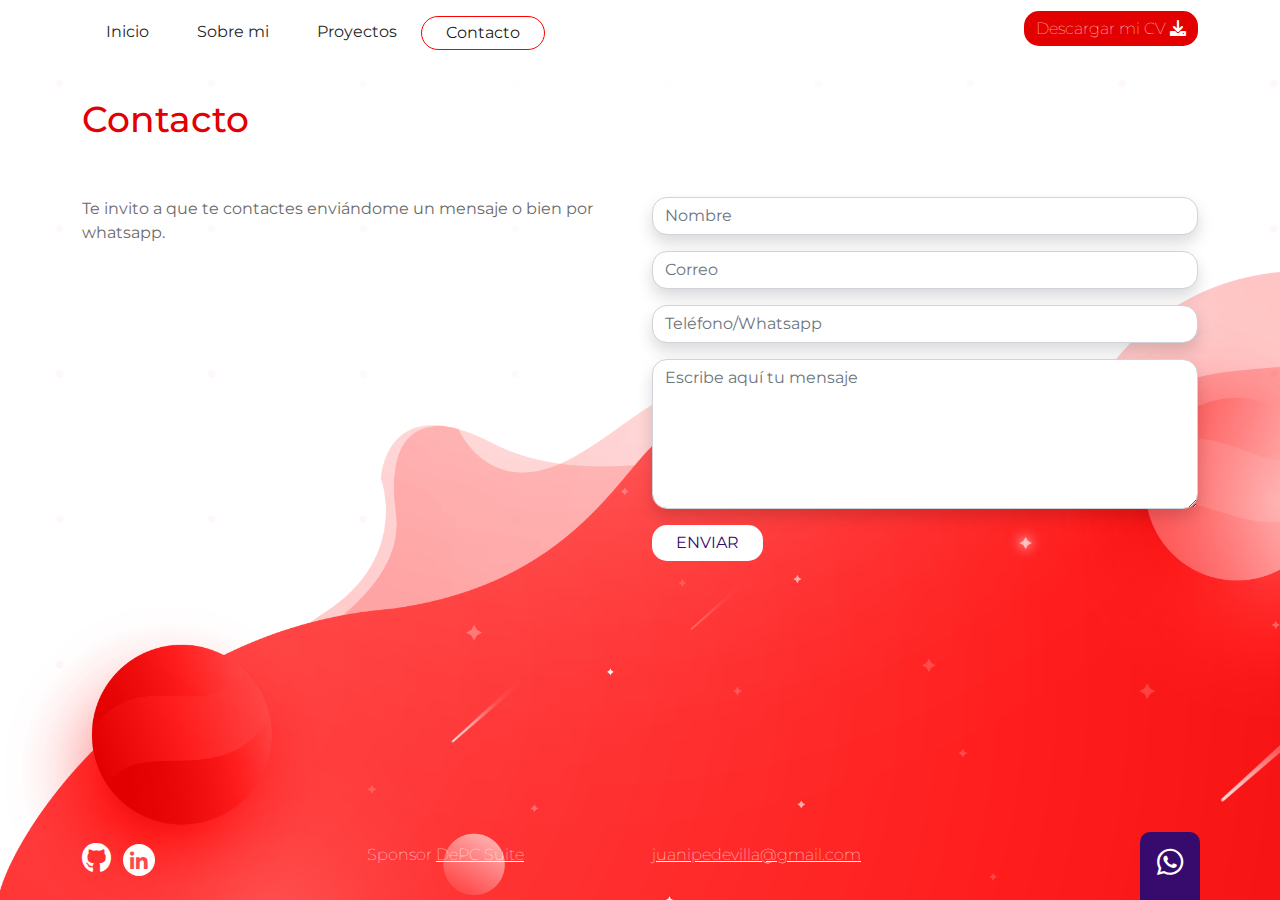
==== contacto.html @ d86525c4 "configuracion inicial" ====
<!DOCTYPE html>
<html lang="es" class="h-100">

<head>
  <meta charset="UTF-8">
  <meta http-equiv="X-UA-Compatible" content="IE=edge">
  <meta name="viewport" content="width=device-width, initial-scale=1.0">
  <title>Contacto</title>
  <link rel="stylesheet" href="css/fontawesome/css/all.min.css">
  <link rel="stylesheet" href="css/fontawesome/css/fontawesome.min.css">
  <link rel="stylesheet" href="css/bootstrap/css/bootstrap.min.css">
  <script src="css/bootstrap/js/bootstrap.bundle.min.js"></script>
  <link rel="stylesheet" href="css/estilos.css">
  <link rel="shortcut icon" href="images/favicon.png">
</head>

<body id="contacto" class="d-flex flex-column h-100">
  <header >
    <nav class="navbar navbar-expand-md mb-4">
      <div class="container">
        <button class="navbar-toggler" type="button" data-bs-toggle="collapse" data-bs-target="#navbarCollapse"
          aria-controls="navbarCollapse" aria-expanded="false" aria-label="Toggle navigation">
          <span class="navbar-toggler-icon"></span>
        </button>
        <div class="collapse navbar-collapse" id="navbarCollapse">
          <ul class="navbar-nav me-auto mb-2 mb-md-0">
            <li class="nav-item">
              <a class="nav-link px-4 py-1" href="index.html">Inicio</a>
            </li>
            <li class="nav-item">
              <a class="nav-link px-4 py-1" href="sobre-mi.html">Sobre mi</a>
            </li>
            <li class="nav-item">
              <a class="nav-link px-4 py-1" href="proyectos.html">Proyectos</a>
            </li>
            <li class="nav-item">
              <a class="nav-link active px-4 py-1" href="contacto.html">Contacto</a>
            </li>
          </ul>
        </div>
        <div class="boton-cv">
          <a href="" class="boton btn-rojo">Descargar mi CV <i class="fas fa-download"></i></a>
          
        </div>
      </div>
    </nav>
  </header>

  <main class="container">
    <div class="row">
      <div class="col-12 pt-3 pb-5">
        <h1>Contacto</h1>
      </div>
    </div>
    <div class="row">
      <div class="col-12 col-sm-6">
        <p>Te invito a que te contactes enviándome un mensaje o bien por whatsapp.</p>
      </div>
      <div class="col-12 col-sm-6">
        <form action="" method="POST">
          <div class="pb-3">
            <input type="text" name="txtNombre" id="txtNombre" placeholder="Nombre" class="form-control shadow">
          </div>
          <div class="pb-3">
            <input type="email" name="txtCorreo" id="txtCorreo" placeholder="Correo" class="form-control shadow">
          </div>
          <div class="pb-3">
            <input type="tel" name="txtTelefono" id="txtTelefono" placeholder="Teléfono/Whatsapp" class="form-control shadow">
          </div>
          <div class="pb-3">
            <textarea name="txtMensaje" id="txtMensaje" placeholder="Escribe aquí tu mensaje"
              class="form-control shadow"></textarea>
          </div>
          <div class="pb-3">
            <button type="submit" class="btn" name="btnEnviar" id="btnEnviar">ENVIAR</button>
          </div>

        </form>
      </div>
    </div>
  </main>

  <footer class="container mt-auto pb-4">
    <div class="row">
      <div class="col-3">
        <a href="https://github.com" target="_blank" title="Github"><i class="fab fa-github"></i></a>
        <a href="https://www.linkedin.com/in/nelson-daniel-tarche/" target="_blank" title="Linkedin"><i
            class="fab fa-linkedin-in"></i></a>
      </div>
      <div class="col-3">
        Sponsor <a href="https://depcsuite.com/?v=d72a48a8ebd2">DePC Suite</a>
      </div>
      <div class="col-3">
        <a href="mailto:juanipedevilla@gmail.com">juanipedevilla@gmail.com</a>
      </div>
      <div class="col-3">
      </div>
        <div class="whatsapp">
          <a href="https://api.whatsapp.com/send?phone=541162423341" title="Whatsapp"><i
              class="fab fa-whatsapp"></i></a>
        </div>

  </footer>

</body>

</html>
---- css/estilos.css ----
@import url('https://fonts.googleapis.com/css2?family=Montserrat:ital,wght@0,100;0,200;0,300;0,400;0,500;0,600;0,700;0,800;0,900;1,100;1,200;1,300;1,400;1,500;1,600;1,700;1,800;1,900&display=swap');
body{
    font-family: 'Montserrat', sans-serif;
}
#contacto, #inicio{
  background-image:url("../images/fondo-contacto.png") ;
  background-size: cover;
}

h1{
    color: #E20000;
    font-size: 36px;
    font-weight: 500;
}
.btn{
    color: #370a6d;
    background-color: white;
    border-radius: 15px;
    padding: 5px 23px 5px 23px;

    }
.form-control {
    border: 1px solid #ced4da;
    border-radius: 15px;
}

.btn:hover{  /*es para cambiar el aspecto de algo cuando coloco el cursor encima de eso*/
    color: white;
    background-color: #370a6d;
    
}
p{
    color: #6a6a6a;
}
.whatsapp{
    position: fixed;
    right: 80px;
    bottom: 0px;
    background-color: #370a6d;
    color: white;
    font-size: 30px;
    padding: 8px 0 15px 0;
    width: 60px;
    text-align: center;
    border-top-left-radius: 10px;
    border-top-right-radius: 10px;
}
.whatsapp a {
    color: white;
}
footer{
    color: white;
    font-weight: 100;
}
footer a{
    color: white;
   
}
form textarea{
    height: 150px;
}


#contacto footer .fa-github, #inicio footer .fa-github{
    font-size: 30px;
    color: white;
}
footer .fa-linkedin-in {
    color: #ff4a49;
    background-color: white;
    font-size: 20px;
    border: 0px;
    height: 32px;
    width: 32px;
    text-align: center;
    padding: 8px 0 0 0;
    border-radius: 80px;
    margin: 0 8px;

}
nav .active {
    border: 1px solid red;
    border-radius: 30px;
    
}
nav .nav-item {
    padding-top: 8px;
    
}
nav .nav-link {
    color: #282828;
    text-decoration: none;
}
.btn-rojo {
    background-color: #E20000;
    color: white;
    text-decoration: none;
    font-weight: 100;
    border-radius: 15px;
    cursor: pointer;
    text-align: center;
    padding: 8px 12px ;
   
    

}
.btn-rojo:hover {
    background-color: #370a6d;
    color: white;

}
    

 
/*proyectos*/
 
#proyectos{
    background-image:url("../images/fondo-proyectos.png") ;
    background-size: cover;
}

#proyectos h2 {
    font-size: 16px;
    color: white;
}
.card img {
    height: 212px;
 }

 .parrafos {
    font-size: 14px;
    min-height: 150px;
    

 }

 #proyectos p {
    font-size: 14px;

 }

 .codigo-fuente a {
    color: #E20000;
    text-decoration: none; 
    padding-top: 0px;
 }

 .codigo-fuente a:hover {
    color: #E20000;
 }

 .codigo-fuente {
    text-align: center;
    
    
    

 }

 .fondo-degradado {
    max-height: 52px;
    background: linear-gradient(to right, rgba(184,37,20,1) 0%, rgba(214,52,30,1) 47%, rgba(240,47,23,1) 70%, rgba(240,47,23,1) 100%);
    
}

#proyectos footer .fa-github {
    color: #E20000;
    font-size: 30px;
    padding-right: 8px;

}

#proyectos footer .fa-linkedin-in {
    color: white;
    margin: 0px;
    text-align: center;
    font-size: 20px;
    background-color: #E20000;
    height: 32px;
    width: 32px;
    padding: 8px 0 0 0;
    
    
}
.col-6 {
    width: 50%;
}
 .color-red {
    color: #E20000;
 }

.color-red a {
    
    color: #E20000;
} 

#proyectos footer .fa-github .fa-linkedin-in {
    color: #E20000;
}

/* index */

#inicio img {
    height: 400px;
}

#inicio img:hover {
    height: 410px;
}
.cohete {
    height: 410px;
}
@media (max-width: 750px) {
    
    #inicio p {
        color: #E20000!important;
        font-size: 17px;
        border: 1px #E20000 solid!important;
        border-radius: 15px;
         }
}
       
  #inicio p {
    color: white;
    font-size: 17px;
    border: 1px white solid;
    border-radius: 15px;
    font-weight: 600;
    padding-right: 70px!important;
    padding-left: 70px!important;

  }  
.btn-blanco {
    background-color: white;
    color: #370a6d;
    border-radius: 15px;
    padding: 10px;
    text-decoration: none;
}
.btn-blanco:hover {
    background-color: #370a6d;
    color: white;
}
#inicio footer {
    padding-top: 250px;
}

/*sobre mi*/

.foto-perfil {
    border-radius: 300px;
    height: 250px;

}

.franja-roja {
    
    background: linear-gradient(to right, rgba(184,37,20,1) 0%, rgba(214,52,30,1) 47%, rgba(240,47,23,1) 70%, rgba(240,47,23,1) 100%);
}

.stack-tecnologico {
    color: white;
    font-size: 24px;
    
}

section {
    display: block;
}
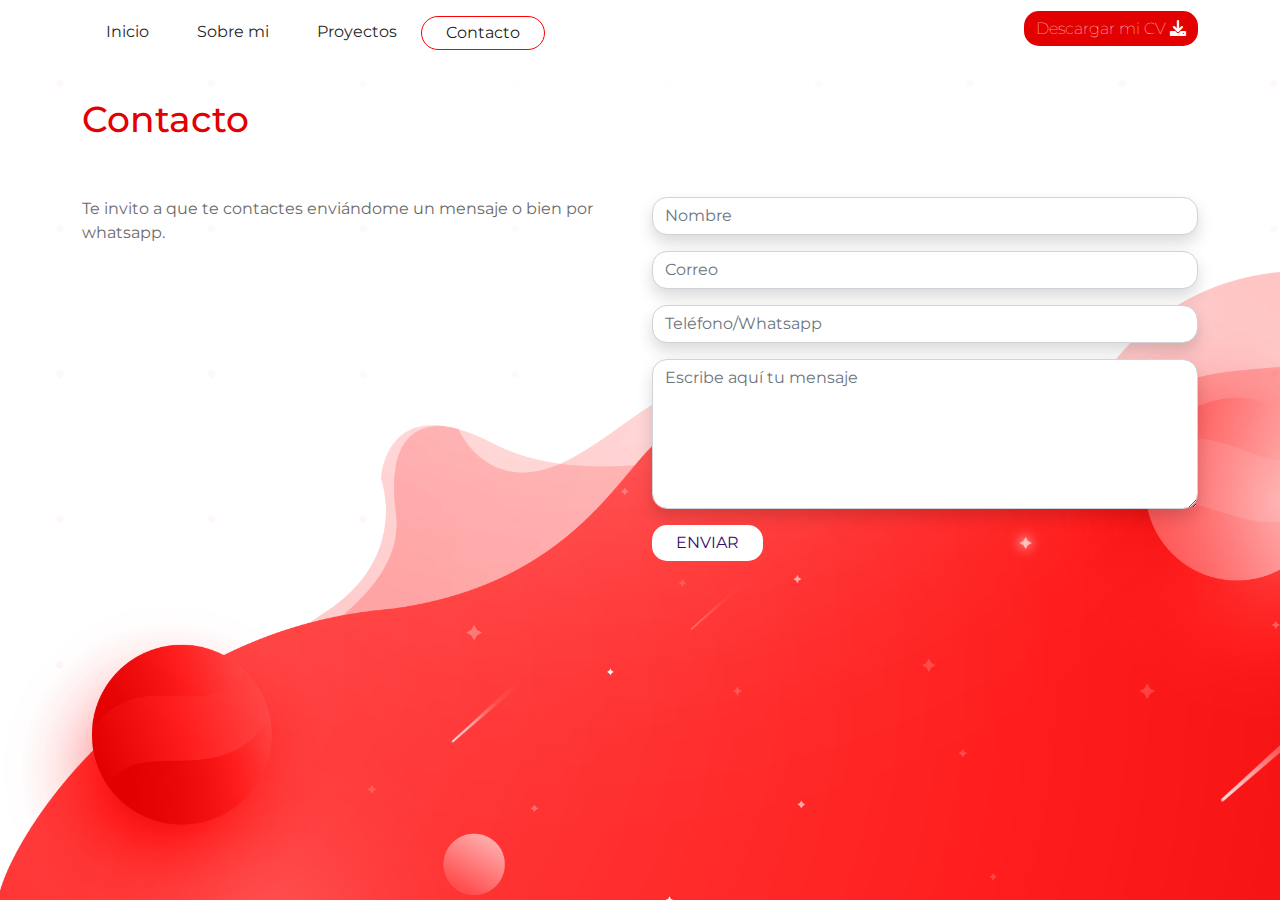
==== commit 09281e75: "cambios" ====
--- a/contacto.html
+++ b/contacto.html
@@ -81,24 +81,7 @@
   </main>
 
   <footer class="container mt-auto pb-4">
-    <div class="row">
-      <div class="col-3">
-        <a href="https://github.com" target="_blank" title="Github"><i class="fab fa-github"></i></a>
-        <a href="https://www.linkedin.com/in/nelson-daniel-tarche/" target="_blank" title="Linkedin"><i
-            class="fab fa-linkedin-in"></i></a>
-      </div>
-      <div class="col-3">
-        Sponsor <a href="https://depcsuite.com/?v=d72a48a8ebd2">DePC Suite</a>
-      </div>
-      <div class="col-3">
-        <a href="mailto:juanipedevilla@gmail.com">juanipedevilla@gmail.com</a>
-      </div>
-      <div class="col-3">
-      </div>
-        <div class="whatsapp">
-          <a href="https://api.whatsapp.com/send?phone=541162423341" title="Whatsapp"><i
-              class="fab fa-whatsapp"></i></a>
-        </div>
+    
 
   </footer>
 
--- a/css/estilos.css
+++ b/css/estilos.css
@@ -5,6 +5,7 @@
 #contacto, #inicio{
   background-image:url("../images/fondo-contacto.png") ;
   background-size: cover;
+  background-repeat: no-repeat;
 }
 
 h1{
@@ -117,13 +118,14 @@
 #proyectos{
     background-image:url("../images/fondo-proyectos.png") ;
     background-size: cover;
+    background-repeat: no-repeat;
 }
 
 #proyectos h2 {
     font-size: 16px;
     color: white;
 }
-.card img {
+#proyectos .card img {
     height: 212px;
  }
 
@@ -163,7 +165,7 @@
     
 }
 
-#proyectos footer .fa-github {
+#proyectos footer .fa-github, #sobre-mi footer .fa-github {
     color: #E20000;
     font-size: 30px;
     padding-right: 8px;
@@ -218,6 +220,9 @@
         border: 1px #E20000 solid!important;
         border-radius: 15px;
          }
+         
+            
+         
 }
        
   #inicio p {
@@ -250,10 +255,11 @@
 .foto-perfil {
     border-radius: 300px;
     height: 250px;
-
-}
-
-.franja-roja {
+    margin: 16px 0px;
+
+}
+
+#franja-roja {
     
     background: linear-gradient(to right, rgba(184,37,20,1) 0%, rgba(214,52,30,1) 47%, rgba(240,47,23,1) 70%, rgba(240,47,23,1) 100%);
 }
@@ -261,9 +267,94 @@
 .stack-tecnologico {
     color: white;
     font-size: 24px;
-    
-}
-
-section {
-    display: block;
-}+    margin: 0;
+    
+}
+
+
+
+.seccion-stack-tecnologico .card {
+    height: 180px;
+    width: 195px;
+}
+
+.seccion-stack-tecnologico h3 {
+font-size: 14px;
+font-weight: 300;
+}
+
+.imagen-depositosintegrales {
+    margin-top: 10px;
+    margin-bottom: 10px;
+    
+}
+
+
+
+.exp-laboral h2 {
+    font-size: 24px;
+    font-weight: 400;
+    color: #370a6d;
+}
+ .fa-briefcase {
+    padding-right: 5px;
+ }
+
+ #experiencia-laboral h3, #formacion-academica h3, #cursos-desarrollo-profesional h3{
+    font-size: 18px;
+    color: #6a6a6a;
+    font-weight: 600;
+ }
+
+ #experiencia-laboral h4{
+    font-size: 17px;
+    color: #370a6d;
+ }
+
+ #experiencia-laboral h5, #formacion-academica h5, #cursos-desarrollo-profesional h5{
+    font-size: 14px;
+    color: #6a6a6a;
+ }
+
+ .form-academica h2, .cursos-profesional h2 {
+    font-size: 24px;
+    font-weight: 400;
+    color: #E20000;
+ }
+
+ #formacion-academica h4, #cursos-desarrollo-profesional h4 {
+    font-size: 17px;
+    color: #E20000;
+ }
+
+ .baw {
+    -webkit-filter: grayscale(100%);
+    filter: grayscale(100%);
+ }
+
+ .baw:hover {
+    -webkit-filter: grayscale(0%);
+    filter: grayscale(0%);
+ }
+
+ #idiomas .card {
+    background-color: #370a6d;
+    height: 182px;
+    padding-top: 40px;
+    border-radius: 14px;
+ }
+
+ #idiomas .fa-solid {
+    font-size: 80px;
+    color: white;
+    
+ }
+ #idiomas {
+    background-color: rgb(230, 234, 235);
+ }
+
+ #idiomas .bg-white{
+    border-radius: 14px;
+ }
+
+ 